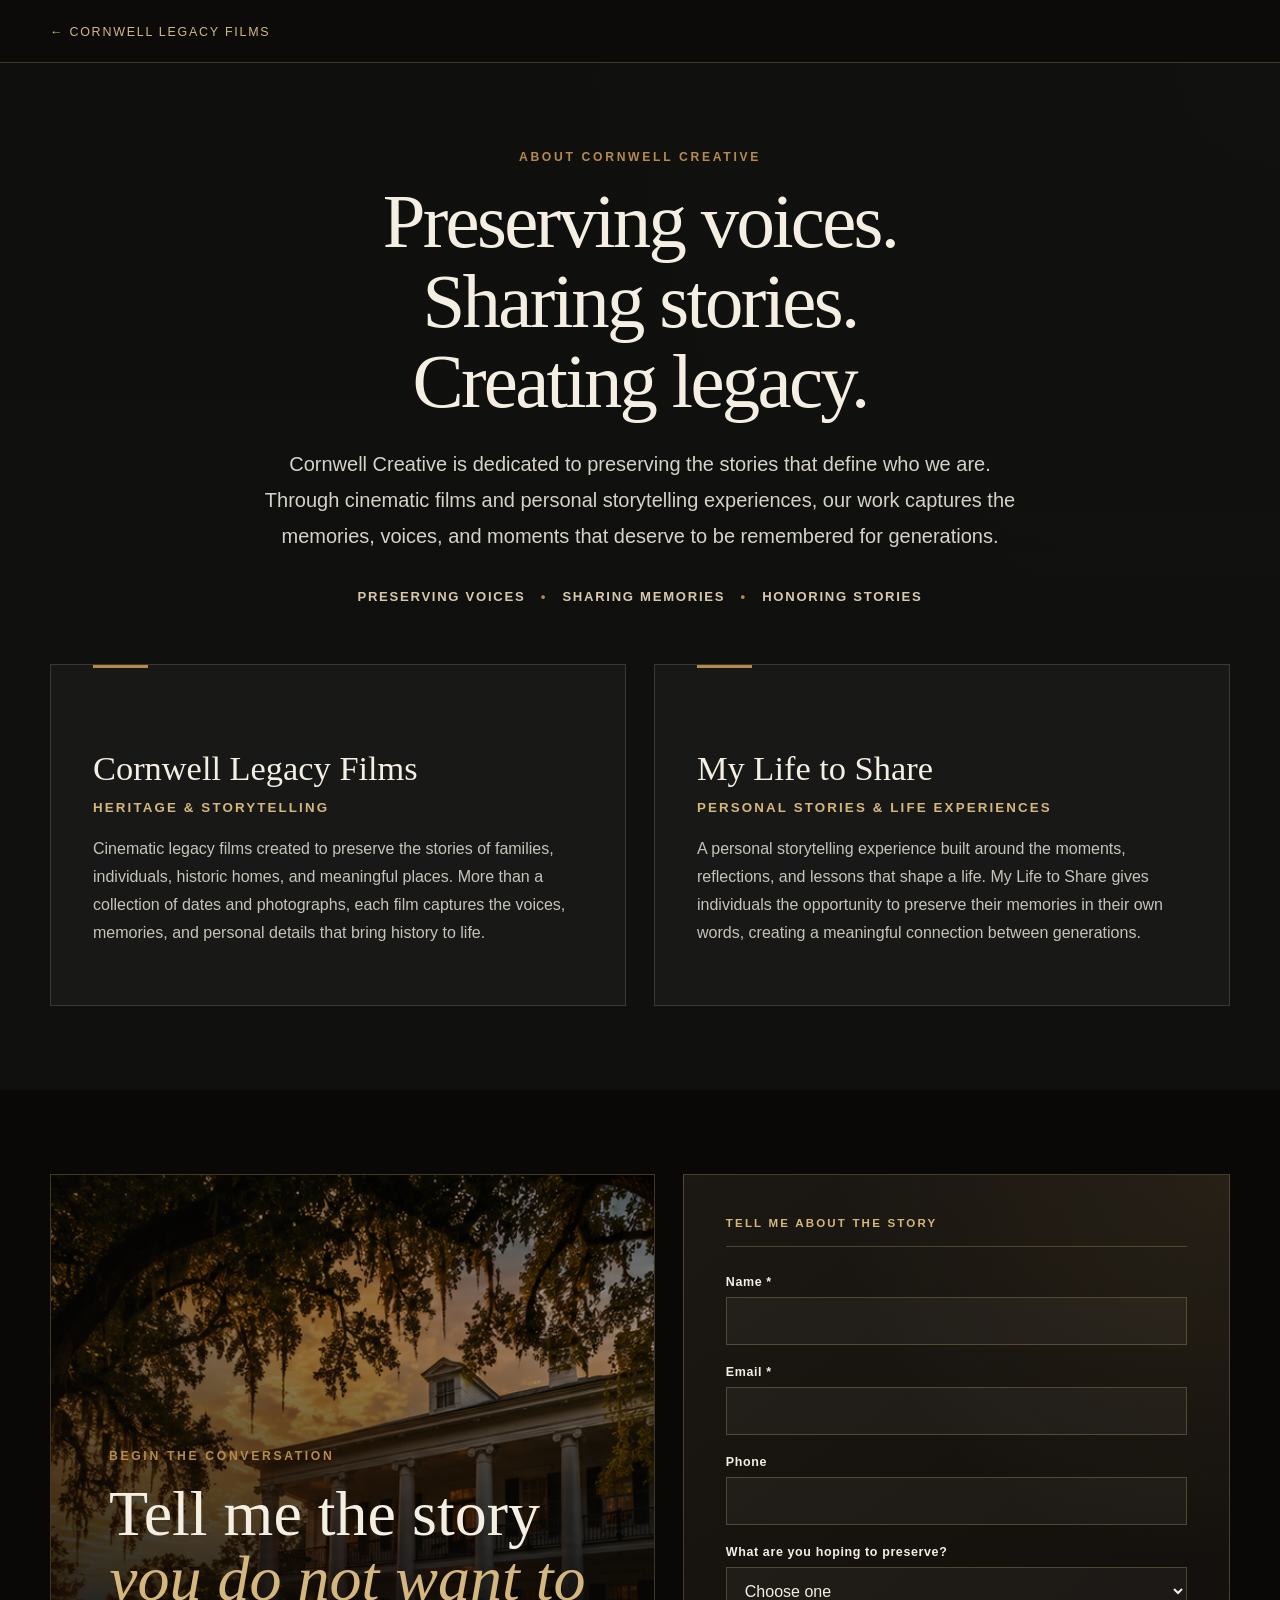
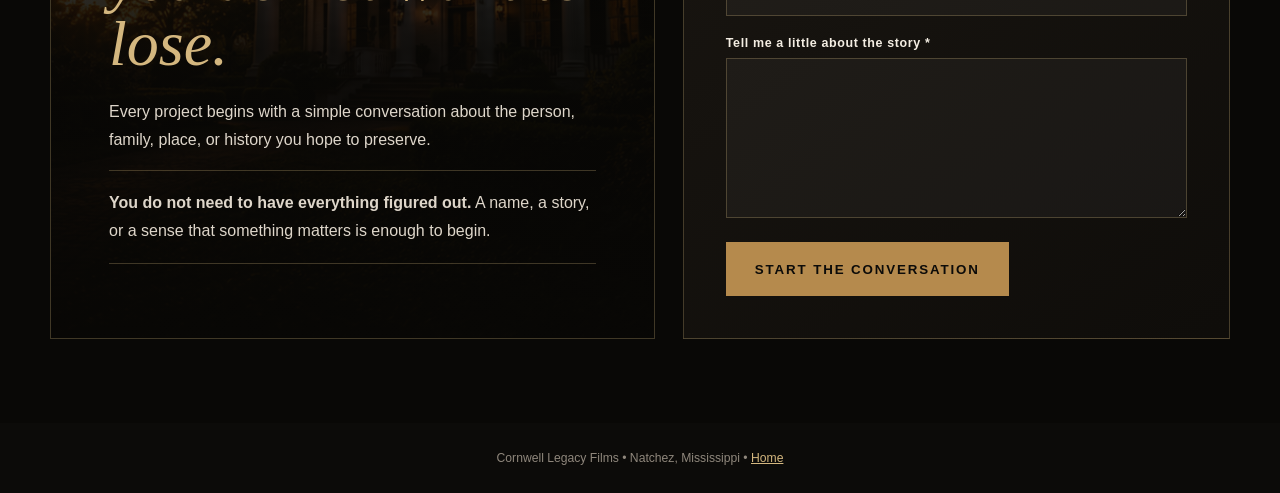
==== contact/index.html @ 865d0598 "Build standalone About and Contact page" ====
<!doctype html>
<html lang="en">
<head>
<meta charset="utf-8">
<meta name="viewport" content="width=device-width,initial-scale=1">
<title>About & Contact | Cornwell Legacy Films</title>
<meta name="description" content="Learn about Cornwell Creative and start a conversation about preserving your family story through a cinematic legacy film.">
<style>
:root{--black:#0c0b09;--deep:#15120e;--cream:#f4eee3;--muted:#cbc2b4;--gold:#b58a4d;--gold2:#d4b77f;--line:rgba(212,183,127,.27);--white:#fff}*{box-sizing:border-box}html,body{margin:0;background:var(--black);color:var(--cream);font-family:Arial,Helvetica,sans-serif}a{color:inherit}.wrap{width:min(1180px,calc(100% - 40px));margin:auto}.top{padding:22px 0;border-bottom:1px solid var(--line)}.top a{text-decoration:none;font-size:.78rem;letter-spacing:.14em;text-transform:uppercase;color:var(--gold2)}.about{padding:84px 0;background:linear-gradient(rgba(16,17,15,.96),rgba(16,17,15,.98)),radial-gradient(circle at top right,rgba(165,121,69,.2),transparent 42%)}.intro{max-width:880px;margin:0 auto 56px;text-align:center}.eyebrow{display:inline-block;margin-bottom:18px;color:var(--gold);font-size:.76rem;font-weight:700;letter-spacing:.22em;text-transform:uppercase}.about h1{margin:0 0 24px;font:400 clamp(2.5rem,6vw,4.8rem)/1.04 Georgia,serif;letter-spacing:-.035em}.lead{max-width:780px;margin:auto;color:#d6d2c9;font-size:clamp(1.05rem,2vw,1.25rem);line-height:1.8}.statement{margin-top:32px;color:#d8c9ae;font-size:.82rem;font-weight:700;letter-spacing:.13em;line-height:1.7;text-transform:uppercase}.statement span{color:var(--gold);padding:0 10px}.brands{display:grid;grid-template-columns:repeat(2,minmax(0,1fr));gap:28px}.brand{position:relative;padding:42px;min-height:340px;background:rgba(255,255,255,.035);border:1px solid rgba(216,201,174,.18)}.brand:before{content:"";position:absolute;top:0;left:42px;width:55px;height:3px;background:var(--gold)}.brand h2{font:400 clamp(1.55rem,3vw,2.15rem)/1.15 Georgia,serif;margin:42px 0 12px}.brand small{display:block;color:var(--gold2);font-weight:700;letter-spacing:.16em;text-transform:uppercase;margin-bottom:20px}.brand p{color:#c7c3ba;line-height:1.75}.contact{padding:84px 0;background:#090806}.contact-grid{display:grid;grid-template-columns:1.05fr .95fr;gap:28px}.story{min-height:720px;padding:clamp(32px,5vw,58px);display:flex;align-items:flex-end;position:relative;overflow:hidden;isolation:isolate;border:1px solid var(--line)}.story:before{content:"";position:absolute;inset:0;z-index:-3;background:url('/assets/images/place.webp') center/cover no-repeat}.story:after{content:"";position:absolute;inset:0;z-index:-2;background:linear-gradient(0deg,rgba(8,7,5,.98),rgba(8,7,5,.88) 38%,rgba(8,7,5,.24) 76%),linear-gradient(90deg,rgba(8,7,5,.42),rgba(8,7,5,.08))}.story h2{font:400 clamp(2.6rem,5vw,4.7rem)/1.02 Georgia,serif;margin:0 0 22px}.story h2 em{display:block;color:var(--gold2)}.story p{color:#ded6ca;line-height:1.75}.promise{padding:18px 0;border-top:1px solid var(--line);border-bottom:1px solid var(--line);color:var(--muted)}.formbox{padding:clamp(28px,4vw,42px);background:radial-gradient(circle at top right,rgba(181,138,77,.1),transparent 42%),linear-gradient(145deg,rgba(28,24,19,.99),rgba(15,13,10,.99));border:1px solid var(--line)}.formbox h3{margin:0 0 28px;padding-bottom:17px;border-bottom:1px solid var(--line);color:var(--gold2);font-size:.72rem;letter-spacing:.19em;text-transform:uppercase}.field{margin-bottom:20px}label{display:block;margin-bottom:8px;font-size:.78rem;font-weight:700;letter-spacing:.05em}input,select,textarea{width:100%;color:var(--cream);background:rgba(255,255,255,.04);border:1px solid var(--line);border-radius:0;padding:14px;font:inherit}textarea{min-height:160px;resize:vertical}input:focus,select:focus,textarea:focus{outline:none;border-color:var(--gold);box-shadow:0 0 0 2px rgba(181,138,77,.13)}button{min-height:54px;padding:15px 28px;border:1px solid var(--gold);background:var(--gold);color:var(--black);font-weight:800;letter-spacing:.14em;text-transform:uppercase;cursor:pointer}.status{display:none;margin-top:18px;padding:15px;border:1px solid var(--line);line-height:1.55}.status.show{display:block}.hp{position:absolute!important;left:-9999px!important;width:1px!important;height:1px!important;overflow:hidden!important}.foot{padding:28px 0;text-align:center;color:#8f877c;font-size:.76rem}.foot a{color:var(--gold2)}@media(max-width:800px){.brands,.contact-grid{grid-template-columns:1fr}.story{min-height:620px}.about,.contact{padding:64px 0}.brand{min-height:0}.statement span{padding:0 4px}}
</style>
</head>
<body>
<header class="top"><div class="wrap"><a href="/">← Cornwell Legacy Films</a></div></header>
<section class="about"><div class="wrap"><div class="intro"><span class="eyebrow">About Cornwell Creative</span><h1>Preserving voices.<br>Sharing stories.<br>Creating legacy.</h1><p class="lead">Cornwell Creative is dedicated to preserving the stories that define who we are. Through cinematic films and personal storytelling experiences, our work captures the memories, voices, and moments that deserve to be remembered for generations.</p><div class="statement">Preserving voices <span>•</span> Sharing memories <span>•</span> Honoring stories</div></div><div class="brands"><article class="brand"><h2>Cornwell Legacy Films</h2><small>Heritage & Storytelling</small><p>Cinematic legacy films created to preserve the stories of families, individuals, historic homes, and meaningful places. More than a collection of dates and photographs, each film captures the voices, memories, and personal details that bring history to life.</p></article><article class="brand"><h2>My Life to Share</h2><small>Personal Stories & Life Experiences</small><p>A personal storytelling experience built around the moments, reflections, and lessons that shape a life. My Life to Share gives individuals the opportunity to preserve their memories in their own words, creating a meaningful connection between generations.</p></article></div></div></section>
<section class="contact"><div class="wrap contact-grid"><div class="story"><div><span class="eyebrow">Begin the conversation</span><h2>Tell me the story <em>you do not want to lose.</em></h2><p>Every project begins with a simple conversation about the person, family, place, or history you hope to preserve.</p><p class="promise"><strong>You do not need to have everything figured out.</strong> A name, a story, or a sense that something matters is enough to begin.</p></div></div><div class="formbox"><h3>Tell me about the story</h3><form id="clf-contact-form"><div class="hp" aria-hidden="true"><label>Company<input name="company" tabindex="-1" autocomplete="off"></label></div><div class="field"><label for="name">Name *</label><input id="name" name="name" required autocomplete="name"></div><div class="field"><label for="email">Email *</label><input id="email" name="email" type="email" required autocomplete="email"></div><div class="field"><label for="phone">Phone</label><input id="phone" name="phone" type="tel" autocomplete="tel"></div><div class="field"><label for="project">What are you hoping to preserve?</label><select id="project" name="project"><option value="">Choose one</option><option>Family or individual legacy</option><option>Historic home or property</option><option>My Life to Share</option><option>Other story or project</option></select></div><div class="field"><label for="message">Tell me a little about the story *</label><textarea id="message" name="message" required></textarea></div><button type="submit">Start the Conversation</button><div id="form-status" class="status" role="status" aria-live="polite"></div></form></div></div></section>
<footer class="foot"><div class="wrap">Cornwell Legacy Films • Natchez, Mississippi • <a href="/">Home</a></div></footer>
<script>
const form=document.getElementById('clf-contact-form');const statusEl=document.getElementById('form-status');form.addEventListener('submit',async(e)=>{e.preventDefault();statusEl.className='status show';statusEl.textContent='Sending…';const data=Object.fromEntries(new FormData(form).entries());try{const r=await fetch('/api/contact',{method:'POST',headers:{'content-type':'application/json'},body:JSON.stringify(data)});const j=await r.json().catch(()=>({}));if(!r.ok)throw new Error(j.error||'Unable to send your message right now.');statusEl.textContent='Thank you. Your message has been sent.';form.reset()}catch(err){statusEl.textContent=err.message||'Unable to send your message right now.'}});
</script>
</body></html>
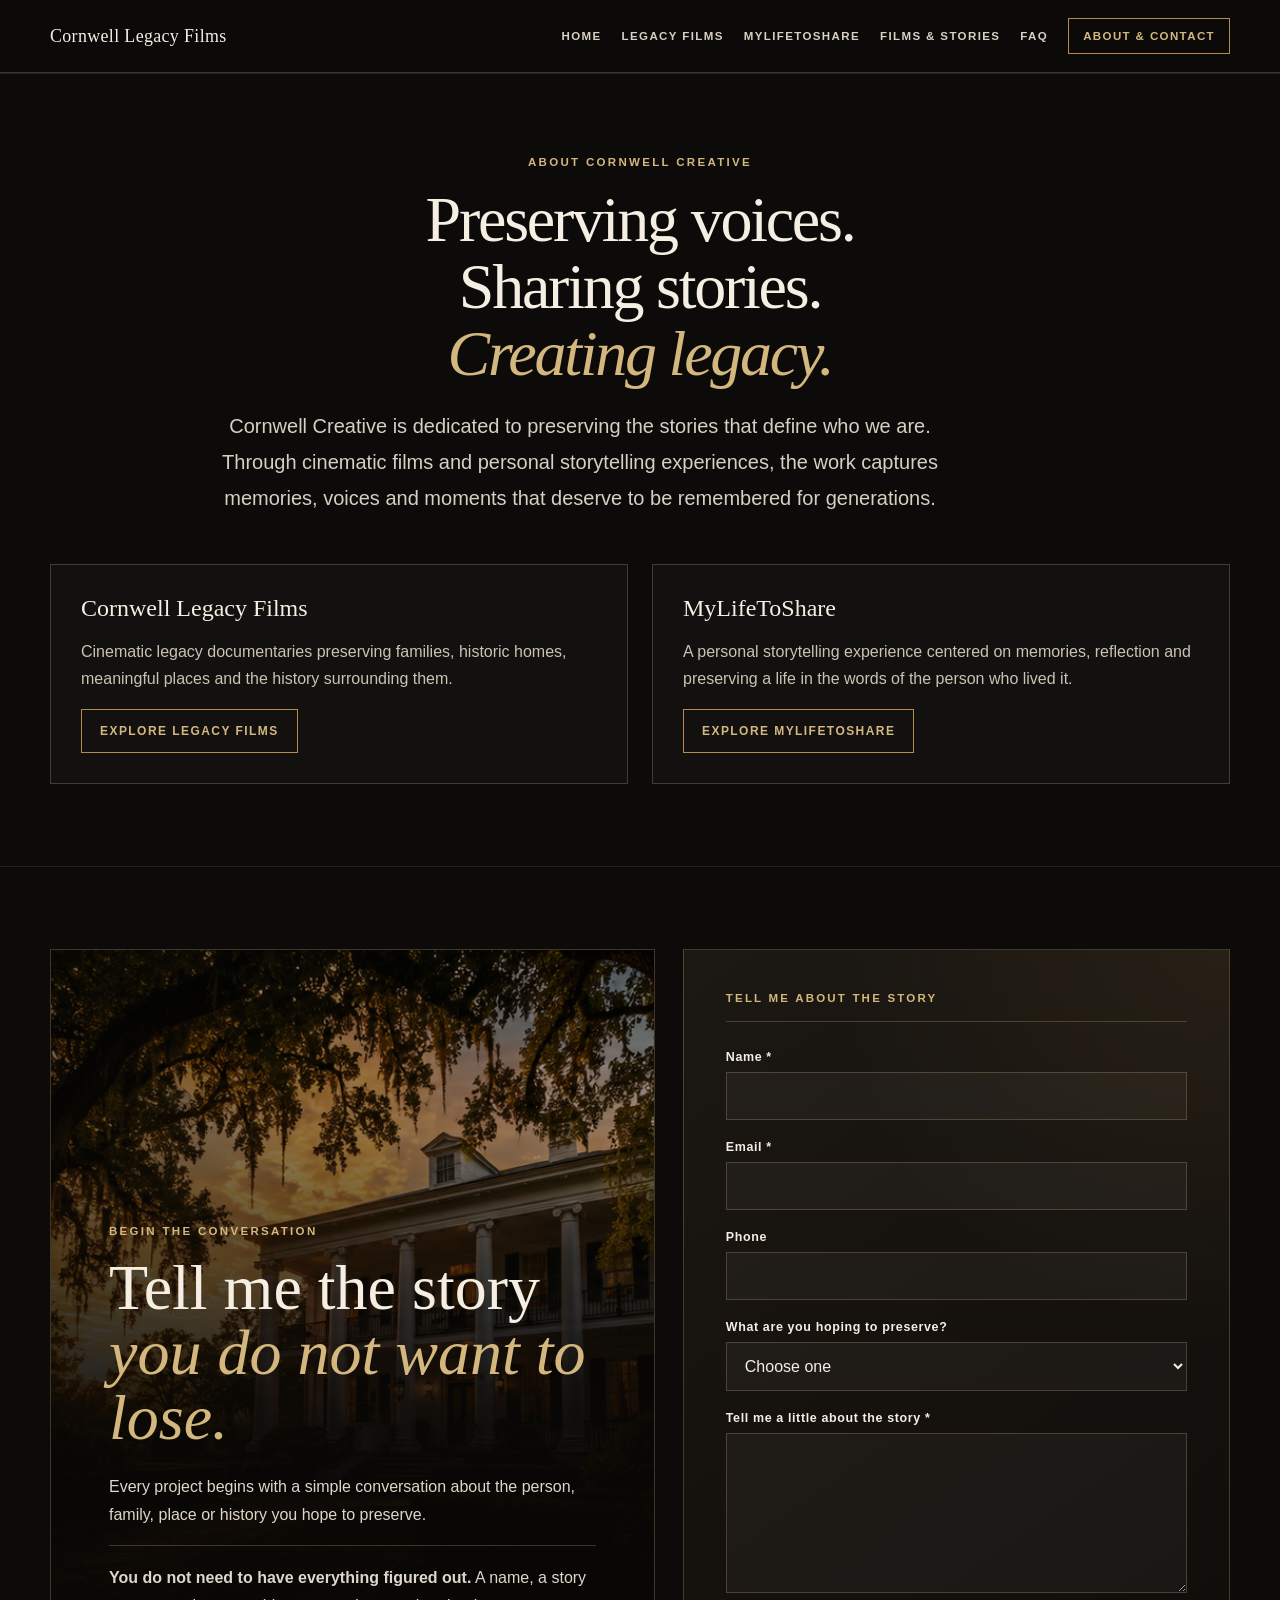
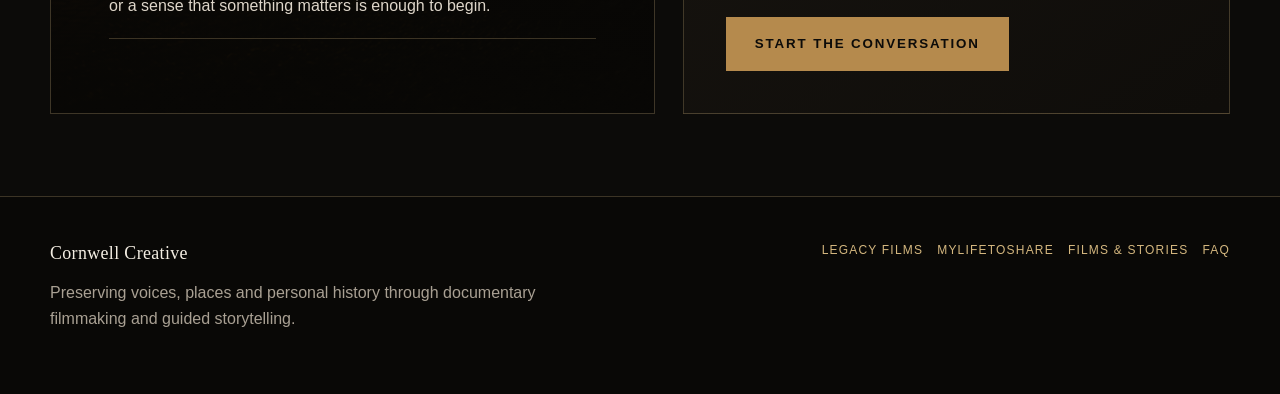
==== commit f3ca450c: "Align About and Contact with shared CLF navigation" ====
--- a/contact/index.html
+++ b/contact/index.html
@@ -1,20 +1 @@
-<!doctype html>
-<html lang="en">
-<head>
-<meta charset="utf-8">
-<meta name="viewport" content="width=device-width,initial-scale=1">
-<title>About & Contact | Cornwell Legacy Films</title>
-<meta name="description" content="Learn about Cornwell Creative and start a conversation about preserving your family story through a cinematic legacy film.">
-<style>
-:root{--black:#0c0b09;--deep:#15120e;--cream:#f4eee3;--muted:#cbc2b4;--gold:#b58a4d;--gold2:#d4b77f;--line:rgba(212,183,127,.27);--white:#fff}*{box-sizing:border-box}html,body{margin:0;background:var(--black);color:var(--cream);font-family:Arial,Helvetica,sans-serif}a{color:inherit}.wrap{width:min(1180px,calc(100% - 40px));margin:auto}.top{padding:22px 0;border-bottom:1px solid var(--line)}.top a{text-decoration:none;font-size:.78rem;letter-spacing:.14em;text-transform:uppercase;color:var(--gold2)}.about{padding:84px 0;background:linear-gradient(rgba(16,17,15,.96),rgba(16,17,15,.98)),radial-gradient(circle at top right,rgba(165,121,69,.2),transparent 42%)}.intro{max-width:880px;margin:0 auto 56px;text-align:center}.eyebrow{display:inline-block;margin-bottom:18px;color:var(--gold);font-size:.76rem;font-weight:700;letter-spacing:.22em;text-transform:uppercase}.about h1{margin:0 0 24px;font:400 clamp(2.5rem,6vw,4.8rem)/1.04 Georgia,serif;letter-spacing:-.035em}.lead{max-width:780px;margin:auto;color:#d6d2c9;font-size:clamp(1.05rem,2vw,1.25rem);line-height:1.8}.statement{margin-top:32px;color:#d8c9ae;font-size:.82rem;font-weight:700;letter-spacing:.13em;line-height:1.7;text-transform:uppercase}.statement span{color:var(--gold);padding:0 10px}.brands{display:grid;grid-template-columns:repeat(2,minmax(0,1fr));gap:28px}.brand{position:relative;padding:42px;min-height:340px;background:rgba(255,255,255,.035);border:1px solid rgba(216,201,174,.18)}.brand:before{content:"";position:absolute;top:0;left:42px;width:55px;height:3px;background:var(--gold)}.brand h2{font:400 clamp(1.55rem,3vw,2.15rem)/1.15 Georgia,serif;margin:42px 0 12px}.brand small{display:block;color:var(--gold2);font-weight:700;letter-spacing:.16em;text-transform:uppercase;margin-bottom:20px}.brand p{color:#c7c3ba;line-height:1.75}.contact{padding:84px 0;background:#090806}.contact-grid{display:grid;grid-template-columns:1.05fr .95fr;gap:28px}.story{min-height:720px;padding:clamp(32px,5vw,58px);display:flex;align-items:flex-end;position:relative;overflow:hidden;isolation:isolate;border:1px solid var(--line)}.story:before{content:"";position:absolute;inset:0;z-index:-3;background:url('/assets/images/place.webp') center/cover no-repeat}.story:after{content:"";position:absolute;inset:0;z-index:-2;background:linear-gradient(0deg,rgba(8,7,5,.98),rgba(8,7,5,.88) 38%,rgba(8,7,5,.24) 76%),linear-gradient(90deg,rgba(8,7,5,.42),rgba(8,7,5,.08))}.story h2{font:400 clamp(2.6rem,5vw,4.7rem)/1.02 Georgia,serif;margin:0 0 22px}.story h2 em{display:block;color:var(--gold2)}.story p{color:#ded6ca;line-height:1.75}.promise{padding:18px 0;border-top:1px solid var(--line);border-bottom:1px solid var(--line);color:var(--muted)}.formbox{padding:clamp(28px,4vw,42px);background:radial-gradient(circle at top right,rgba(181,138,77,.1),transparent 42%),linear-gradient(145deg,rgba(28,24,19,.99),rgba(15,13,10,.99));border:1px solid var(--line)}.formbox h3{margin:0 0 28px;padding-bottom:17px;border-bottom:1px solid var(--line);color:var(--gold2);font-size:.72rem;letter-spacing:.19em;text-transform:uppercase}.field{margin-bottom:20px}label{display:block;margin-bottom:8px;font-size:.78rem;font-weight:700;letter-spacing:.05em}input,select,textarea{width:100%;color:var(--cream);background:rgba(255,255,255,.04);border:1px solid var(--line);border-radius:0;padding:14px;font:inherit}textarea{min-height:160px;resize:vertical}input:focus,select:focus,textarea:focus{outline:none;border-color:var(--gold);box-shadow:0 0 0 2px rgba(181,138,77,.13)}button{min-height:54px;padding:15px 28px;border:1px solid var(--gold);background:var(--gold);color:var(--black);font-weight:800;letter-spacing:.14em;text-transform:uppercase;cursor:pointer}.status{display:none;margin-top:18px;padding:15px;border:1px solid var(--line);line-height:1.55}.status.show{display:block}.hp{position:absolute!important;left:-9999px!important;width:1px!important;height:1px!important;overflow:hidden!important}.foot{padding:28px 0;text-align:center;color:#8f877c;font-size:.76rem}.foot a{color:var(--gold2)}@media(max-width:800px){.brands,.contact-grid{grid-template-columns:1fr}.story{min-height:620px}.about,.contact{padding:64px 0}.brand{min-height:0}.statement span{padding:0 4px}}
-</style>
-</head>
-<body>
-<header class="top"><div class="wrap"><a href="/">← Cornwell Legacy Films</a></div></header>
-<section class="about"><div class="wrap"><div class="intro"><span class="eyebrow">About Cornwell Creative</span><h1>Preserving voices.<br>Sharing stories.<br>Creating legacy.</h1><p class="lead">Cornwell Creative is dedicated to preserving the stories that define who we are. Through cinematic films and personal storytelling experiences, our work captures the memories, voices, and moments that deserve to be remembered for generations.</p><div class="statement">Preserving voices <span>•</span> Sharing memories <span>•</span> Honoring stories</div></div><div class="brands"><article class="brand"><h2>Cornwell Legacy Films</h2><small>Heritage & Storytelling</small><p>Cinematic legacy films created to preserve the stories of families, individuals, historic homes, and meaningful places. More than a collection of dates and photographs, each film captures the voices, memories, and personal details that bring history to life.</p></article><article class="brand"><h2>My Life to Share</h2><small>Personal Stories & Life Experiences</small><p>A personal storytelling experience built around the moments, reflections, and lessons that shape a life. My Life to Share gives individuals the opportunity to preserve their memories in their own words, creating a meaningful connection between generations.</p></article></div></div></section>
-<section class="contact"><div class="wrap contact-grid"><div class="story"><div><span class="eyebrow">Begin the conversation</span><h2>Tell me the story <em>you do not want to lose.</em></h2><p>Every project begins with a simple conversation about the person, family, place, or history you hope to preserve.</p><p class="promise"><strong>You do not need to have everything figured out.</strong> A name, a story, or a sense that something matters is enough to begin.</p></div></div><div class="formbox"><h3>Tell me about the story</h3><form id="clf-contact-form"><div class="hp" aria-hidden="true"><label>Company<input name="company" tabindex="-1" autocomplete="off"></label></div><div class="field"><label for="name">Name *</label><input id="name" name="name" required autocomplete="name"></div><div class="field"><label for="email">Email *</label><input id="email" name="email" type="email" required autocomplete="email"></div><div class="field"><label for="phone">Phone</label><input id="phone" name="phone" type="tel" autocomplete="tel"></div><div class="field"><label for="project">What are you hoping to preserve?</label><select id="project" name="project"><option value="">Choose one</option><option>Family or individual legacy</option><option>Historic home or property</option><option>My Life to Share</option><option>Other story or project</option></select></div><div class="field"><label for="message">Tell me a little about the story *</label><textarea id="message" name="message" required></textarea></div><button type="submit">Start the Conversation</button><div id="form-status" class="status" role="status" aria-live="polite"></div></form></div></div></section>
-<footer class="foot"><div class="wrap">Cornwell Legacy Films • Natchez, Mississippi • <a href="/">Home</a></div></footer>
-<script>
-const form=document.getElementById('clf-contact-form');const statusEl=document.getElementById('form-status');form.addEventListener('submit',async(e)=>{e.preventDefault();statusEl.className='status show';statusEl.textContent='Sending…';const data=Object.fromEntries(new FormData(form).entries());try{const r=await fetch('/api/contact',{method:'POST',headers:{'content-type':'application/json'},body:JSON.stringify(data)});const j=await r.json().catch(()=>({}));if(!r.ok)throw new Error(j.error||'Unable to send your message right now.');statusEl.textContent='Thank you. Your message has been sent.';form.reset()}catch(err){statusEl.textContent=err.message||'Unable to send your message right now.'}});
-</script>
-</body></html>
+<!doctype html><html lang="en"><head><meta charset="utf-8"><meta name="viewport" content="width=device-width,initial-scale=1"><title>About & Contact | Cornwell Legacy Films</title><meta name="description" content="Learn about Cornwell Creative and start a conversation about preserving your family story through a cinematic legacy film."><link rel="stylesheet" href="/assets/css/site.css"><style>.about-intro{max-width:880px;margin:0 auto;text-align:center}.about-grid{margin-top:48px}.contact-grid{display:grid;grid-template-columns:1.05fr .95fr;gap:28px}.story{min-height:700px;padding:clamp(32px,5vw,58px);display:flex;align-items:flex-end;position:relative;overflow:hidden;isolation:isolate;border:1px solid var(--line)}.story:before{content:"";position:absolute;inset:0;z-index:-3;background:url('/assets/images/place.webp') center/cover no-repeat}.story:after{content:"";position:absolute;inset:0;z-index:-2;background:linear-gradient(0deg,rgba(8,7,5,.98),rgba(8,7,5,.88) 38%,rgba(8,7,5,.24) 76%),linear-gradient(90deg,rgba(8,7,5,.42),rgba(8,7,5,.08))}.story h2{font:400 clamp(2.5rem,5vw,4.5rem)/1.02 Georgia,serif;margin:0 0 22px}.story h2 em{display:block;color:var(--gold2)}.story p{color:#ded6ca;line-height:1.75}.promise{padding:18px 0;border-top:1px solid var(--line);border-bottom:1px solid var(--line);color:var(--muted)}.formbox{padding:clamp(28px,4vw,42px);background:radial-gradient(circle at top right,rgba(181,138,77,.1),transparent 42%),linear-gradient(145deg,rgba(28,24,19,.99),rgba(15,13,10,.99));border:1px solid var(--line)}.formbox h3{margin:0 0 28px;padding-bottom:17px;border-bottom:1px solid var(--line);color:var(--gold2);font-size:.72rem;letter-spacing:.19em;text-transform:uppercase}.field{margin-bottom:20px}.field label{display:block;margin-bottom:8px;font-size:.78rem;font-weight:700;letter-spacing:.05em}.field input,.field select,.field textarea{width:100%;color:var(--cream);background:rgba(255,255,255,.04);border:1px solid var(--line);border-radius:0;padding:14px;font:inherit}.field textarea{min-height:160px;resize:vertical}.field input:focus,.field select:focus,.field textarea:focus{outline:none;border-color:var(--gold);box-shadow:0 0 0 2px rgba(181,138,77,.13)}button{min-height:54px;padding:15px 28px;border:1px solid var(--gold);background:var(--gold);color:var(--ink);font-weight:800;letter-spacing:.14em;text-transform:uppercase;cursor:pointer}.status{display:none;margin-top:18px;padding:15px;border:1px solid var(--line);line-height:1.55}.status.show{display:block}@media(max-width:800px){.contact-grid{grid-template-columns:1fr}.story{min-height:600px}}</style></head><body><header class="site-header"><nav class="site-nav"><a class="site-brand" href="/">Cornwell Legacy Films</a><div class="site-links"><a href="/">Home</a><a href="/legacy-films/">Legacy Films</a><a href="/my-life/">MyLifeToShare</a><a href="/films-stories/">Films & Stories</a><a href="/faq/">FAQ</a><a href="/contact/" aria-current="page" class="site-cta">About & Contact</a></div></nav></header><main class="page"><section class="section"><div class="shell"><div class="about-intro"><span class="eyebrow">About Cornwell Creative</span><h1 class="section-title">Preserving voices.<br>Sharing stories.<br><em>Creating legacy.</em></h1><p class="lede">Cornwell Creative is dedicated to preserving the stories that define who we are. Through cinematic films and personal storytelling experiences, the work captures memories, voices and moments that deserve to be remembered for generations.</p></div><div class="grid-2 about-grid"><article class="card"><h2>Cornwell Legacy Films</h2><p>Cinematic legacy documentaries preserving families, historic homes, meaningful places and the history surrounding them.</p><a class="btn ghost" href="/legacy-films/">Explore Legacy Films</a></article><article class="card"><h2>MyLifeToShare</h2><p>A personal storytelling experience centered on memories, reflection and preserving a life in the words of the person who lived it.</p><a class="btn ghost" href="/my-life/">Explore MyLifeToShare</a></article></div></div></section><section class="section"><div class="shell contact-grid"><div class="story"><div><span class="eyebrow">Begin the Conversation</span><h2>Tell me the story <em>you do not want to lose.</em></h2><p>Every project begins with a simple conversation about the person, family, place or history you hope to preserve.</p><p class="promise"><strong>You do not need to have everything figured out.</strong> A name, a story or a sense that something matters is enough to begin.</p></div></div><div class="formbox"><h3>Tell me about the story</h3><form id="clf-contact-form"><div class="field"><label for="name">Name *</label><input id="name" name="name" required autocomplete="name"></div><div class="field"><label for="email">Email *</label><input id="email" name="email" type="email" required autocomplete="email"></div><div class="field"><label for="phone">Phone</label><input id="phone" name="phone" type="tel" autocomplete="tel"></div><div class="field"><label for="project">What are you hoping to preserve?</label><select id="project" name="project"><option value="">Choose one</option><option>Family or individual legacy</option><option>Historic home or property</option><option>MyLifeToShare</option><option>Other story or project</option></select></div><div class="field"><label for="message">Tell me a little about the story *</label><textarea id="message" name="message" required></textarea></div><button type="submit">Start the Conversation</button><div id="form-status" class="status" role="status" aria-live="polite"></div></form></div></div></section></main><footer class="site-footer"><div class="footer-inner"><div><div class="site-brand">Cornwell Creative</div><p class="footer-copy">Preserving voices, places and personal history through documentary filmmaking and guided storytelling.</p></div><div class="footer-links"><a href="/legacy-films/">Legacy Films</a><a href="/my-life/">MyLifeToShare</a><a href="/films-stories/">Films & Stories</a><a href="/faq/">FAQ</a></div></div></footer><script>const form=document.getElementById('clf-contact-form');const statusEl=document.getElementById('form-status');form.addEventListener('submit',(e)=>{e.preventDefault();if(!form.reportValidity())return;const data=Object.fromEntries(new FormData(form).entries());const subject=`Cornwell Legacy Films Inquiry — ${data.name}`;const body=['Hello Gerald,','','I would like to start a conversation about a story I hope to preserve.','',`Name: ${data.name}`,`Email: ${data.email}`,`Phone: ${data.phone||'Not provided'}`,`Project: ${data.project||'Not selected'}`,'','Story / project details:',data.message,'','Thank you.'].join('\n');statusEl.className='status show';statusEl.textContent='Opening your email app…';window.location.href=`mailto:gerald@cornwelllegacyfilms.com?subject=${encodeURIComponent(subject)}&body=${encodeURIComponent(body)}`;});</script></body></html>
--- a/assets/css/site.css
+++ b/assets/css/site.css
@@ -0,0 +1 @@
+:root{--ink:#0c0b09;--deep:#15120e;--cream:#f4eee3;--muted:#cbc2b4;--gold:#b58a4d;--gold2:#d4b77f;--line:rgba(212,183,127,.25);--white:#fff;--max:1180px}*{box-sizing:border-box}html{scroll-behavior:smooth}body{margin:0;background:var(--ink);color:var(--cream);font-family:Arial,Helvetica,sans-serif}a{color:inherit}.site-header{position:sticky;top:0;z-index:1000;background:rgba(12,11,9,.96);backdrop-filter:blur(14px);border-bottom:1px solid var(--line)}.site-nav{width:min(var(--max),calc(100% - 36px));margin:auto;min-height:72px;display:flex;align-items:center;justify-content:space-between;gap:24px}.site-brand{text-decoration:none;font-family:Georgia,serif;font-size:1.12rem;letter-spacing:.02em}.site-links{display:flex;align-items:center;gap:20px;flex-wrap:wrap}.site-links a{text-decoration:none;font-size:.72rem;font-weight:700;letter-spacing:.12em;text-transform:uppercase;color:#d8d0c4}.site-links a:hover,.site-links a[aria-current="page"]{color:var(--gold2)}.site-cta{padding:11px 14px;border:1px solid var(--gold)!important;color:var(--gold2)!important}.page{min-height:60vh}.shell{width:min(var(--max),calc(100% - 40px));margin:auto}.hero{padding:100px 0 80px;background:radial-gradient(circle at 80% 15%,rgba(181,138,77,.17),transparent 35%),linear-gradient(180deg,#15120e,#0c0b09)}.eyebrow{display:block;margin-bottom:18px;color:var(--gold2);font-size:.72rem;font-weight:800;letter-spacing:.2em;text-transform:uppercase}.hero h1,.section-title{font-family:Georgia,serif;font-weight:400;letter-spacing:-.035em}.hero h1{max-width:900px;margin:0 0 24px;font-size:clamp(3rem,7vw,6rem);line-height:.98}.hero h1 em,.section-title em{color:var(--gold2);font-weight:400}.lede{max-width:760px;color:#d7cfc3;font-size:clamp(1.05rem,2vw,1.25rem);line-height:1.8}.actions{display:flex;gap:12px;flex-wrap:wrap;margin-top:30px}.btn{display:inline-block;padding:14px 18px;text-decoration:none;border:1px solid var(--gold);font-size:.75rem;font-weight:800;letter-spacing:.12em;text-transform:uppercase}.btn.primary{background:var(--gold);color:var(--ink)}.btn.ghost{color:var(--gold2)}.section{padding:82px 0;border-top:1px solid rgba(212,183,127,.12)}.section-title{margin:0 0 18px;font-size:clamp(2.2rem,5vw,4rem);line-height:1.05}.section-copy{max-width:760px;color:var(--muted);line-height:1.8}.grid-2,.grid-3{display:grid;gap:24px}.grid-2{grid-template-columns:repeat(2,minmax(0,1fr))}.grid-3{grid-template-columns:repeat(3,minmax(0,1fr))}.card{padding:30px;background:rgba(255,255,255,.025);border:1px solid var(--line)}.card h2,.card h3{margin:0 0 12px;font-family:Georgia,serif;font-weight:400}.card p{color:var(--muted);line-height:1.72}.video-grid{display:grid;grid-template-columns:repeat(2,minmax(0,1fr));gap:24px;margin-top:34px}.video-card{border:1px solid var(--line);background:#080705;overflow:hidden}.video-frame{aspect-ratio:16/9;width:100%;border:0;display:block;background:#000}.video-meta{padding:20px}.video-meta h3{margin:0 0 8px;font:400 1.4rem Georgia,serif}.video-meta p{margin:0;color:var(--muted);line-height:1.6}.steps{counter-reset:step;display:grid;grid-template-columns:repeat(5,minmax(0,1fr));gap:14px;margin-top:34px}.step{padding:24px;border-top:2px solid var(--gold);background:rgba(255,255,255,.02)}.step:before{counter-increment:step;content:"0" counter(step);display:block;margin-bottom:24px;color:var(--gold2);font:italic .85rem Georgia,serif}.step h3{font:400 1.22rem Georgia,serif}.step p{color:var(--muted);font-size:.92rem;line-height:1.6}.faq{max-width:900px}.faq details{padding:22px 0;border-bottom:1px solid var(--line)}.faq summary{cursor:pointer;font:400 1.3rem Georgia,serif}.faq p{color:var(--muted);line-height:1.75}.site-footer{padding:46px 0;border-top:1px solid var(--line);background:#090806}.footer-inner{width:min(var(--max),calc(100% - 40px));margin:auto;display:flex;justify-content:space-between;gap:30px;align-items:flex-start}.footer-copy{max-width:540px;color:#a9a093;line-height:1.65}.footer-links{display:flex;gap:14px;flex-wrap:wrap}.footer-links a{color:var(--gold2);text-decoration:none;font-size:.75rem;letter-spacing:.1em;text-transform:uppercase}@media(max-width:900px){.site-nav{align-items:flex-start;padding:18px 0;flex-direction:column}.site-links{gap:12px}.grid-3,.steps{grid-template-columns:1fr 1fr}.video-grid,.grid-2{grid-template-columns:1fr}}@media(max-width:600px){.hero{padding:72px 0 58px}.section{padding:62px 0}.grid-3,.steps{grid-template-columns:1fr}.footer-inner{flex-direction:column}}
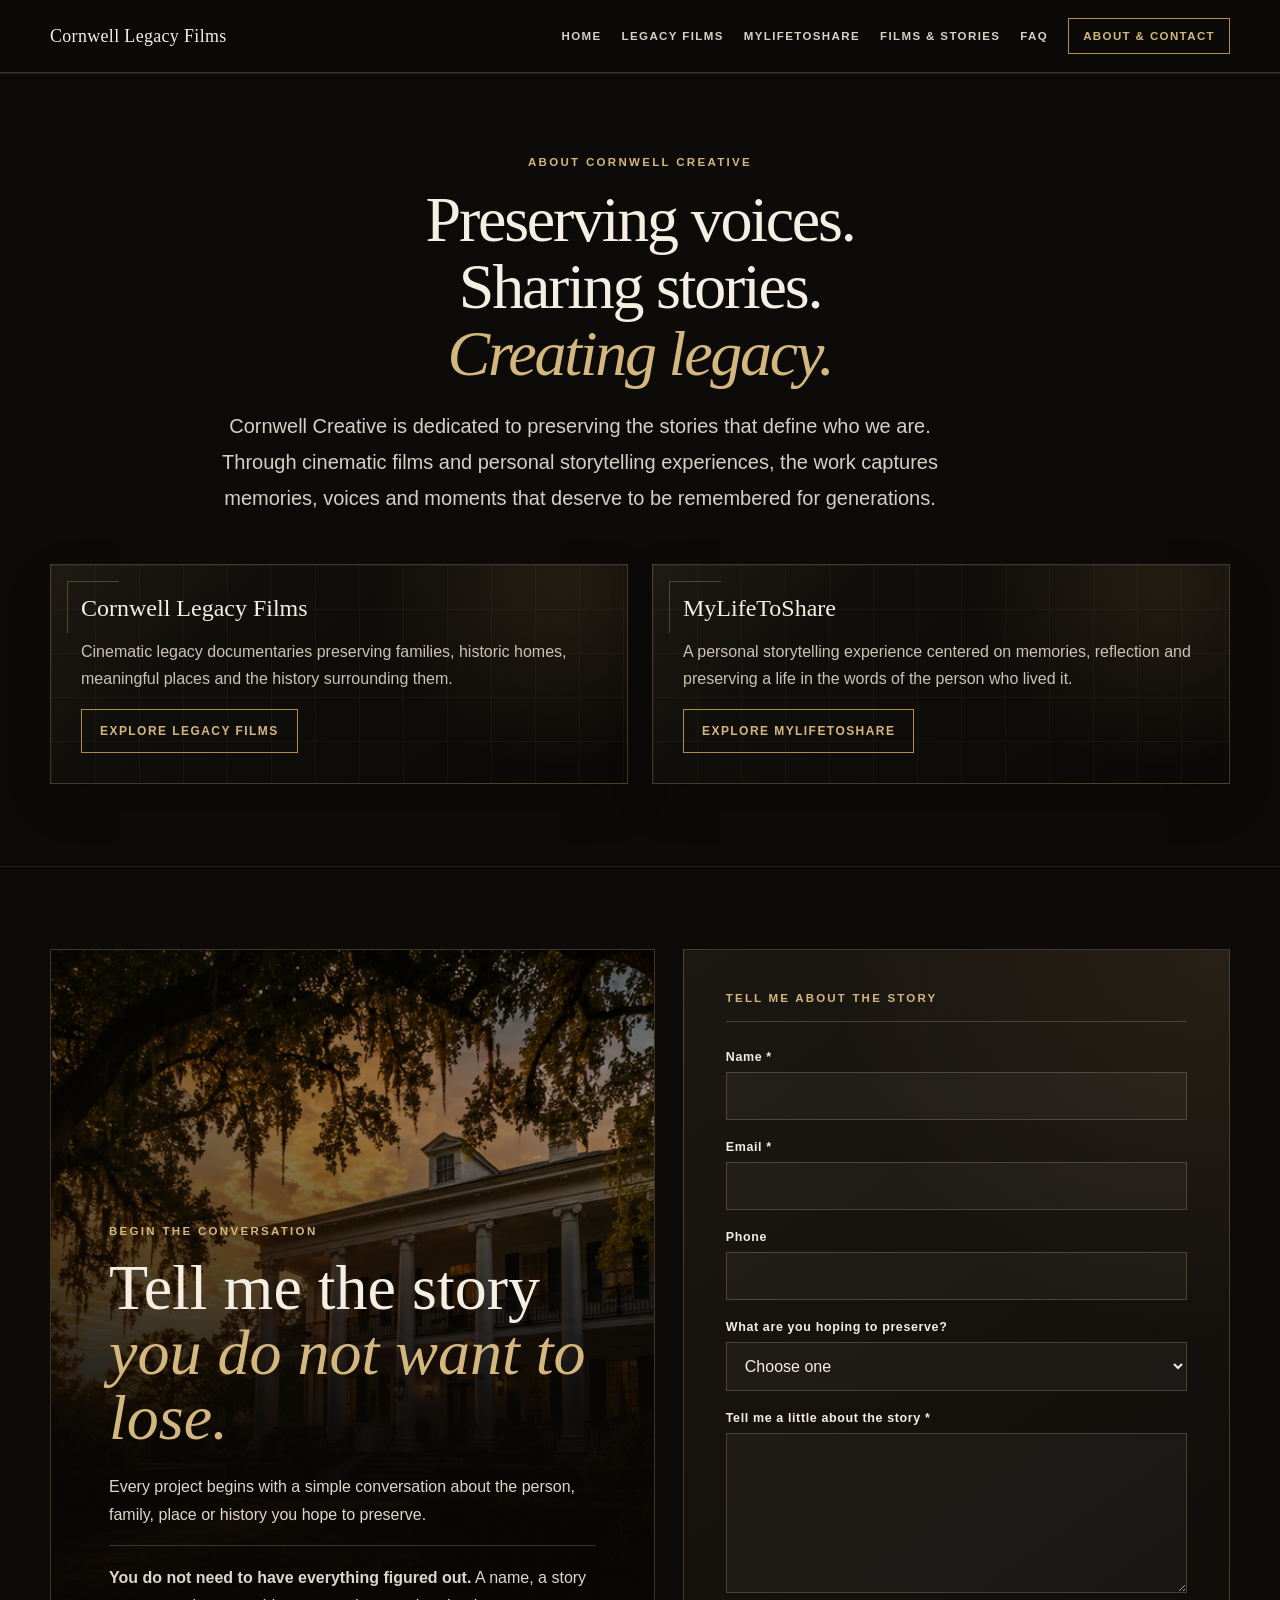
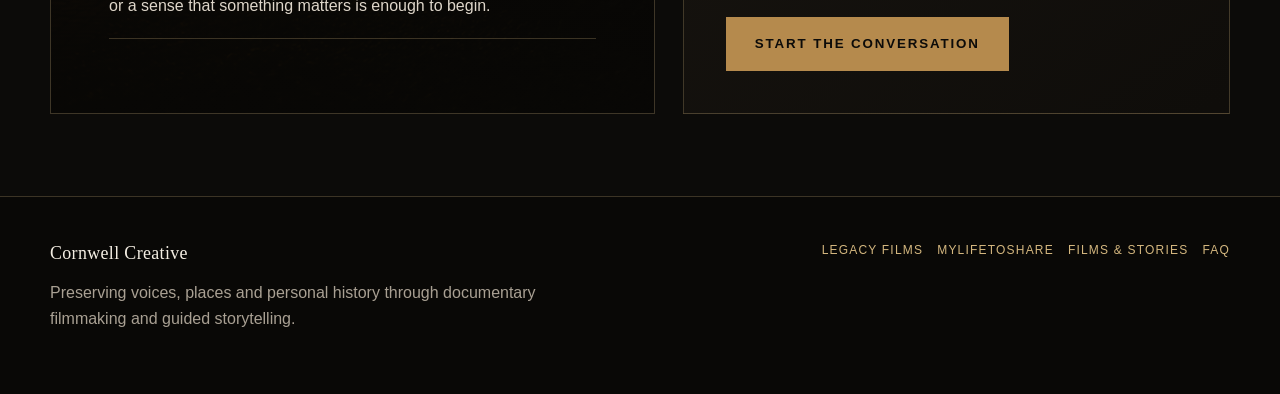
==== commit 6f34f04a: "Enable mobile hamburger navigation on Contact" ====
--- a/contact/index.html
+++ b/contact/index.html
@@ -1 +1 @@
-<!doctype html><html lang="en"><head><meta charset="utf-8"><meta name="viewport" content="width=device-width,initial-scale=1"><title>About & Contact | Cornwell Legacy Films</title><meta name="description" content="Learn about Cornwell Creative and start a conversation about preserving your family story through a cinematic legacy film."><link rel="stylesheet" href="/assets/css/site.css"><style>.about-intro{max-width:880px;margin:0 auto;text-align:center}.about-grid{margin-top:48px}.contact-grid{display:grid;grid-template-columns:1.05fr .95fr;gap:28px}.story{min-height:700px;padding:clamp(32px,5vw,58px);display:flex;align-items:flex-end;position:relative;overflow:hidden;isolation:isolate;border:1px solid var(--line)}.story:before{content:"";position:absolute;inset:0;z-index:-3;background:url('/assets/images/place.webp') center/cover no-repeat}.story:after{content:"";position:absolute;inset:0;z-index:-2;background:linear-gradient(0deg,rgba(8,7,5,.98),rgba(8,7,5,.88) 38%,rgba(8,7,5,.24) 76%),linear-gradient(90deg,rgba(8,7,5,.42),rgba(8,7,5,.08))}.story h2{font:400 clamp(2.5rem,5vw,4.5rem)/1.02 Georgia,serif;margin:0 0 22px}.story h2 em{display:block;color:var(--gold2)}.story p{color:#ded6ca;line-height:1.75}.promise{padding:18px 0;border-top:1px solid var(--line);border-bottom:1px solid var(--line);color:var(--muted)}.formbox{padding:clamp(28px,4vw,42px);background:radial-gradient(circle at top right,rgba(181,138,77,.1),transparent 42%),linear-gradient(145deg,rgba(28,24,19,.99),rgba(15,13,10,.99));border:1px solid var(--line)}.formbox h3{margin:0 0 28px;padding-bottom:17px;border-bottom:1px solid var(--line);color:var(--gold2);font-size:.72rem;letter-spacing:.19em;text-transform:uppercase}.field{margin-bottom:20px}.field label{display:block;margin-bottom:8px;font-size:.78rem;font-weight:700;letter-spacing:.05em}.field input,.field select,.field textarea{width:100%;color:var(--cream);background:rgba(255,255,255,.04);border:1px solid var(--line);border-radius:0;padding:14px;font:inherit}.field textarea{min-height:160px;resize:vertical}.field input:focus,.field select:focus,.field textarea:focus{outline:none;border-color:var(--gold);box-shadow:0 0 0 2px rgba(181,138,77,.13)}button{min-height:54px;padding:15px 28px;border:1px solid var(--gold);background:var(--gold);color:var(--ink);font-weight:800;letter-spacing:.14em;text-transform:uppercase;cursor:pointer}.status{display:none;margin-top:18px;padding:15px;border:1px solid var(--line);line-height:1.55}.status.show{display:block}@media(max-width:800px){.contact-grid{grid-template-columns:1fr}.story{min-height:600px}}</style></head><body><header class="site-header"><nav class="site-nav"><a class="site-brand" href="/">Cornwell Legacy Films</a><div class="site-links"><a href="/">Home</a><a href="/legacy-films/">Legacy Films</a><a href="/my-life/">MyLifeToShare</a><a href="/films-stories/">Films & Stories</a><a href="/faq/">FAQ</a><a href="/contact/" aria-current="page" class="site-cta">About & Contact</a></div></nav></header><main class="page"><section class="section"><div class="shell"><div class="about-intro"><span class="eyebrow">About Cornwell Creative</span><h1 class="section-title">Preserving voices.<br>Sharing stories.<br><em>Creating legacy.</em></h1><p class="lede">Cornwell Creative is dedicated to preserving the stories that define who we are. Through cinematic films and personal storytelling experiences, the work captures memories, voices and moments that deserve to be remembered for generations.</p></div><div class="grid-2 about-grid"><article class="card"><h2>Cornwell Legacy Films</h2><p>Cinematic legacy documentaries preserving families, historic homes, meaningful places and the history surrounding them.</p><a class="btn ghost" href="/legacy-films/">Explore Legacy Films</a></article><article class="card"><h2>MyLifeToShare</h2><p>A personal storytelling experience centered on memories, reflection and preserving a life in the words of the person who lived it.</p><a class="btn ghost" href="/my-life/">Explore MyLifeToShare</a></article></div></div></section><section class="section"><div class="shell contact-grid"><div class="story"><div><span class="eyebrow">Begin the Conversation</span><h2>Tell me the story <em>you do not want to lose.</em></h2><p>Every project begins with a simple conversation about the person, family, place or history you hope to preserve.</p><p class="promise"><strong>You do not need to have everything figured out.</strong> A name, a story or a sense that something matters is enough to begin.</p></div></div><div class="formbox"><h3>Tell me about the story</h3><form id="clf-contact-form"><div class="field"><label for="name">Name *</label><input id="name" name="name" required autocomplete="name"></div><div class="field"><label for="email">Email *</label><input id="email" name="email" type="email" required autocomplete="email"></div><div class="field"><label for="phone">Phone</label><input id="phone" name="phone" type="tel" autocomplete="tel"></div><div class="field"><label for="project">What are you hoping to preserve?</label><select id="project" name="project"><option value="">Choose one</option><option>Family or individual legacy</option><option>Historic home or property</option><option>MyLifeToShare</option><option>Other story or project</option></select></div><div class="field"><label for="message">Tell me a little about the story *</label><textarea id="message" name="message" required></textarea></div><button type="submit">Start the Conversation</button><div id="form-status" class="status" role="status" aria-live="polite"></div></form></div></div></section></main><footer class="site-footer"><div class="footer-inner"><div><div class="site-brand">Cornwell Creative</div><p class="footer-copy">Preserving voices, places and personal history through documentary filmmaking and guided storytelling.</p></div><div class="footer-links"><a href="/legacy-films/">Legacy Films</a><a href="/my-life/">MyLifeToShare</a><a href="/films-stories/">Films & Stories</a><a href="/faq/">FAQ</a></div></div></footer><script>const form=document.getElementById('clf-contact-form');const statusEl=document.getElementById('form-status');form.addEventListener('submit',(e)=>{e.preventDefault();if(!form.reportValidity())return;const data=Object.fromEntries(new FormData(form).entries());const subject=`Cornwell Legacy Films Inquiry — ${data.name}`;const body=['Hello Gerald,','','I would like to start a conversation about a story I hope to preserve.','',`Name: ${data.name}`,`Email: ${data.email}`,`Phone: ${data.phone||'Not provided'}`,`Project: ${data.project||'Not selected'}`,'','Story / project details:',data.message,'','Thank you.'].join('\n');statusEl.className='status show';statusEl.textContent='Opening your email app…';window.location.href=`mailto:gerald@cornwelllegacyfilms.com?subject=${encodeURIComponent(subject)}&body=${encodeURIComponent(body)}`;});</script></body></html>+<!doctype html><html lang="en"><head><meta charset="utf-8"><meta name="viewport" content="width=device-width,initial-scale=1"><title>About & Contact | Cornwell Legacy Films</title><meta name="description" content="Learn about Cornwell Creative and start a conversation about preserving your family story through a cinematic legacy film."><link rel="stylesheet" href="/assets/css/site.css"><style>.about-intro{max-width:880px;margin:0 auto;text-align:center}.about-grid{margin-top:48px}.contact-grid{display:grid;grid-template-columns:1.05fr .95fr;gap:28px}.story{min-height:700px;padding:clamp(32px,5vw,58px);display:flex;align-items:flex-end;position:relative;overflow:hidden;isolation:isolate;border:1px solid var(--line)}.story:before{content:"";position:absolute;inset:0;z-index:-3;background:url('/assets/images/place.webp') center/cover no-repeat}.story:after{content:"";position:absolute;inset:0;z-index:-2;background:linear-gradient(0deg,rgba(8,7,5,.98),rgba(8,7,5,.88) 38%,rgba(8,7,5,.24) 76%),linear-gradient(90deg,rgba(8,7,5,.42),rgba(8,7,5,.08))}.story h2{font:400 clamp(2.5rem,5vw,4.5rem)/1.02 Georgia,serif;margin:0 0 22px}.story h2 em{display:block;color:var(--gold2)}.story p{color:#ded6ca;line-height:1.75}.promise{padding:18px 0;border-top:1px solid var(--line);border-bottom:1px solid var(--line);color:var(--muted)}.formbox{padding:clamp(28px,4vw,42px);background:radial-gradient(circle at top right,rgba(181,138,77,.1),transparent 42%),linear-gradient(145deg,rgba(28,24,19,.99),rgba(15,13,10,.99));border:1px solid var(--line)}.formbox h3{margin:0 0 28px;padding-bottom:17px;border-bottom:1px solid var(--line);color:var(--gold2);font-size:.72rem;letter-spacing:.19em;text-transform:uppercase}.field{margin-bottom:20px}.field label{display:block;margin-bottom:8px;font-size:.78rem;font-weight:700;letter-spacing:.05em}.field input,.field select,.field textarea{width:100%;color:var(--cream);background:rgba(255,255,255,.04);border:1px solid var(--line);border-radius:0;padding:14px;font:inherit}.field textarea{min-height:160px;resize:vertical}.field input:focus,.field select:focus,.field textarea:focus{outline:none;border-color:var(--gold);box-shadow:0 0 0 2px rgba(181,138,77,.13)}button{min-height:54px;padding:15px 28px;border:1px solid var(--gold);background:var(--gold);color:var(--ink);font-weight:800;letter-spacing:.14em;text-transform:uppercase;cursor:pointer}.status{display:none;margin-top:18px;padding:15px;border:1px solid var(--line);line-height:1.55}.status.show{display:block}@media(max-width:800px){.contact-grid{grid-template-columns:1fr}.story{min-height:600px}}</style></head><body><header class="site-header"><nav class="site-nav"><a class="site-brand" href="/">Cornwell Legacy Films</a><div class="site-links"><a href="/">Home</a><a href="/legacy-films/">Legacy Films</a><a href="/my-life/">MyLifeToShare</a><a href="/films-stories/">Films & Stories</a><a href="/faq/">FAQ</a><a href="/contact/" aria-current="page" class="site-cta">About & Contact</a></div></nav></header><main class="page"><section class="section"><div class="shell"><div class="about-intro"><span class="eyebrow">About Cornwell Creative</span><h1 class="section-title">Preserving voices.<br>Sharing stories.<br><em>Creating legacy.</em></h1><p class="lede">Cornwell Creative is dedicated to preserving the stories that define who we are. Through cinematic films and personal storytelling experiences, the work captures memories, voices and moments that deserve to be remembered for generations.</p></div><div class="grid-2 about-grid"><article class="card"><h2>Cornwell Legacy Films</h2><p>Cinematic legacy documentaries preserving families, historic homes, meaningful places and the history surrounding them.</p><a class="btn ghost" href="/legacy-films/">Explore Legacy Films</a></article><article class="card"><h2>MyLifeToShare</h2><p>A personal storytelling experience centered on memories, reflection and preserving a life in the words of the person who lived it.</p><a class="btn ghost" href="/my-life/">Explore MyLifeToShare</a></article></div></div></section><section class="section"><div class="shell contact-grid"><div class="story"><div><span class="eyebrow">Begin the Conversation</span><h2>Tell me the story <em>you do not want to lose.</em></h2><p>Every project begins with a simple conversation about the person, family, place or history you hope to preserve.</p><p class="promise"><strong>You do not need to have everything figured out.</strong> A name, a story or a sense that something matters is enough to begin.</p></div></div><div class="formbox"><h3>Tell me about the story</h3><form id="clf-contact-form"><div class="field"><label for="name">Name *</label><input id="name" name="name" required autocomplete="name"></div><div class="field"><label for="email">Email *</label><input id="email" name="email" type="email" required autocomplete="email"></div><div class="field"><label for="phone">Phone</label><input id="phone" name="phone" type="tel" autocomplete="tel"></div><div class="field"><label for="project">What are you hoping to preserve?</label><select id="project" name="project"><option value="">Choose one</option><option>Family or individual legacy</option><option>Historic home or property</option><option>MyLifeToShare</option><option>Other story or project</option></select></div><div class="field"><label for="message">Tell me a little about the story *</label><textarea id="message" name="message" required></textarea></div><button type="submit">Start the Conversation</button><div id="form-status" class="status" role="status" aria-live="polite"></div></form></div></div></section></main><footer class="site-footer"><div class="footer-inner"><div><div class="site-brand">Cornwell Creative</div><p class="footer-copy">Preserving voices, places and personal history through documentary filmmaking and guided storytelling.</p></div><div class="footer-links"><a href="/legacy-films/">Legacy Films</a><a href="/my-life/">MyLifeToShare</a><a href="/films-stories/">Films & Stories</a><a href="/faq/">FAQ</a></div></div></footer><script>const form=document.getElementById('clf-contact-form');const statusEl=document.getElementById('form-status');form.addEventListener('submit',(e)=>{e.preventDefault();if(!form.reportValidity())return;const data=Object.fromEntries(new FormData(form).entries());const subject=`Cornwell Legacy Films Inquiry — ${data.name}`;const body=['Hello Gerald,','','I would like to start a conversation about a story I hope to preserve.','',`Name: ${data.name}`,`Email: ${data.email}`,`Phone: ${data.phone||'Not provided'}`,`Project: ${data.project||'Not selected'}`,'','Story / project details:',data.message,'','Thank you.'].join('\n');statusEl.className='status show';statusEl.textContent='Opening your email app…';window.location.href=`mailto:gerald@cornwelllegacyfilms.com?subject=${encodeURIComponent(subject)}&body=${encodeURIComponent(body)}`;});</script><script src="/assets/js/site.js"></script></body></html>
--- a/assets/css/site.css
+++ b/assets/css/site.css
@@ -1 +1 @@
-:root{--ink:#0c0b09;--deep:#15120e;--cream:#f4eee3;--muted:#cbc2b4;--gold:#b58a4d;--gold2:#d4b77f;--line:rgba(212,183,127,.25);--white:#fff;--max:1180px}*{box-sizing:border-box}html{scroll-behavior:smooth}body{margin:0;background:var(--ink);color:var(--cream);font-family:Arial,Helvetica,sans-serif}a{color:inherit}.site-header{position:sticky;top:0;z-index:1000;background:rgba(12,11,9,.96);backdrop-filter:blur(14px);border-bottom:1px solid var(--line)}.site-nav{width:min(var(--max),calc(100% - 36px));margin:auto;min-height:72px;display:flex;align-items:center;justify-content:space-between;gap:24px}.site-brand{text-decoration:none;font-family:Georgia,serif;font-size:1.12rem;letter-spacing:.02em}.site-links{display:flex;align-items:center;gap:20px;flex-wrap:wrap}.site-links a{text-decoration:none;font-size:.72rem;font-weight:700;letter-spacing:.12em;text-transform:uppercase;color:#d8d0c4}.site-links a:hover,.site-links a[aria-current="page"]{color:var(--gold2)}.site-cta{padding:11px 14px;border:1px solid var(--gold)!important;color:var(--gold2)!important}.page{min-height:60vh}.shell{width:min(var(--max),calc(100% - 40px));margin:auto}.hero{padding:100px 0 80px;background:radial-gradient(circle at 80% 15%,rgba(181,138,77,.17),transparent 35%),linear-gradient(180deg,#15120e,#0c0b09)}.eyebrow{display:block;margin-bottom:18px;color:var(--gold2);font-size:.72rem;font-weight:800;letter-spacing:.2em;text-transform:uppercase}.hero h1,.section-title{font-family:Georgia,serif;font-weight:400;letter-spacing:-.035em}.hero h1{max-width:900px;margin:0 0 24px;font-size:clamp(3rem,7vw,6rem);line-height:.98}.hero h1 em,.section-title em{color:var(--gold2);font-weight:400}.lede{max-width:760px;color:#d7cfc3;font-size:clamp(1.05rem,2vw,1.25rem);line-height:1.8}.actions{display:flex;gap:12px;flex-wrap:wrap;margin-top:30px}.btn{display:inline-block;padding:14px 18px;text-decoration:none;border:1px solid var(--gold);font-size:.75rem;font-weight:800;letter-spacing:.12em;text-transform:uppercase}.btn.primary{background:var(--gold);color:var(--ink)}.btn.ghost{color:var(--gold2)}.section{padding:82px 0;border-top:1px solid rgba(212,183,127,.12)}.section-title{margin:0 0 18px;font-size:clamp(2.2rem,5vw,4rem);line-height:1.05}.section-copy{max-width:760px;color:var(--muted);line-height:1.8}.grid-2,.grid-3{display:grid;gap:24px}.grid-2{grid-template-columns:repeat(2,minmax(0,1fr))}.grid-3{grid-template-columns:repeat(3,minmax(0,1fr))}.card{padding:30px;background:rgba(255,255,255,.025);border:1px solid var(--line)}.card h2,.card h3{margin:0 0 12px;font-family:Georgia,serif;font-weight:400}.card p{color:var(--muted);line-height:1.72}.video-grid{display:grid;grid-template-columns:repeat(2,minmax(0,1fr));gap:24px;margin-top:34px}.video-card{border:1px solid var(--line);background:#080705;overflow:hidden}.video-frame{aspect-ratio:16/9;width:100%;border:0;display:block;background:#000}.video-meta{padding:20px}.video-meta h3{margin:0 0 8px;font:400 1.4rem Georgia,serif}.video-meta p{margin:0;color:var(--muted);line-height:1.6}.steps{counter-reset:step;display:grid;grid-template-columns:repeat(5,minmax(0,1fr));gap:14px;margin-top:34px}.step{padding:24px;border-top:2px solid var(--gold);background:rgba(255,255,255,.02)}.step:before{counter-increment:step;content:"0" counter(step);display:block;margin-bottom:24px;color:var(--gold2);font:italic .85rem Georgia,serif}.step h3{font:400 1.22rem Georgia,serif}.step p{color:var(--muted);font-size:.92rem;line-height:1.6}.faq{max-width:900px}.faq details{padding:22px 0;border-bottom:1px solid var(--line)}.faq summary{cursor:pointer;font:400 1.3rem Georgia,serif}.faq p{color:var(--muted);line-height:1.75}.site-footer{padding:46px 0;border-top:1px solid var(--line);background:#090806}.footer-inner{width:min(var(--max),calc(100% - 40px));margin:auto;display:flex;justify-content:space-between;gap:30px;align-items:flex-start}.footer-copy{max-width:540px;color:#a9a093;line-height:1.65}.footer-links{display:flex;gap:14px;flex-wrap:wrap}.footer-links a{color:var(--gold2);text-decoration:none;font-size:.75rem;letter-spacing:.1em;text-transform:uppercase}@media(max-width:900px){.site-nav{align-items:flex-start;padding:18px 0;flex-direction:column}.site-links{gap:12px}.grid-3,.steps{grid-template-columns:1fr 1fr}.video-grid,.grid-2{grid-template-columns:1fr}}@media(max-width:600px){.hero{padding:72px 0 58px}.section{padding:62px 0}.grid-3,.steps{grid-template-columns:1fr}.footer-inner{flex-direction:column}}
+:root{--ink:#0c0b09;--deep:#15120e;--cream:#f4eee3;--muted:#cbc2b4;--gold:#b58a4d;--gold2:#d4b77f;--line:rgba(212,183,127,.25);--white:#fff;--max:1180px}*{box-sizing:border-box}html{scroll-behavior:smooth}body{margin:0;background:var(--ink);color:var(--cream);font-family:Arial,Helvetica,sans-serif}a{color:inherit}.site-header{position:sticky;top:0;z-index:1000;background:rgba(12,11,9,.96);backdrop-filter:blur(14px);border-bottom:1px solid var(--line)}.site-nav{width:min(var(--max),calc(100% - 36px));margin:auto;min-height:72px;display:flex;align-items:center;justify-content:space-between;gap:24px}.site-brand{text-decoration:none;font-family:Georgia,serif;font-size:1.12rem;letter-spacing:.02em}.site-links{display:flex;align-items:center;gap:20px;flex-wrap:wrap}.site-links a{text-decoration:none;font-size:.72rem;font-weight:700;letter-spacing:.12em;text-transform:uppercase;color:#d8d0c4}.site-links a:hover,.site-links a[aria-current="page"]{color:var(--gold2)}.site-cta{padding:11px 14px;border:1px solid var(--gold)!important;color:var(--gold2)!important}.menu-toggle{display:none}.page{min-height:60vh}.shell{width:min(var(--max),calc(100% - 40px));margin:auto}.hero{position:relative;padding:100px 0 80px;background:radial-gradient(circle at 80% 15%,rgba(181,138,77,.17),transparent 35%),linear-gradient(180deg,#15120e,#0c0b09);overflow:hidden;isolation:isolate}.hero.has-image:before{content:"";position:absolute;inset:0;z-index:-2;background:var(--hero-image) center/cover no-repeat;filter:saturate(.72)}.hero.has-image:after{content:"";position:absolute;inset:0;z-index:-1;background:linear-gradient(90deg,rgba(8,7,5,.92) 0%,rgba(8,7,5,.73) 48%,rgba(8,7,5,.28) 100%),linear-gradient(0deg,rgba(8,7,5,.9),rgba(8,7,5,.2))}.hero.has-image .lede{color:#e1d8cc}.eyebrow{display:block;margin-bottom:18px;color:var(--gold2);font-size:.72rem;font-weight:800;letter-spacing:.2em;text-transform:uppercase}.hero h1,.section-title{font-family:Georgia,serif;font-weight:400;letter-spacing:-.035em}.hero h1{max-width:900px;margin:0 0 24px;font-size:clamp(3rem,7vw,6rem);line-height:.98}.hero h1 em,.section-title em{color:var(--gold2);font-weight:400}.lede{max-width:760px;color:#d7cfc3;font-size:clamp(1.05rem,2vw,1.25rem);line-height:1.8}.actions{display:flex;gap:12px;flex-wrap:wrap;margin-top:30px}.btn{display:inline-block;padding:14px 18px;text-decoration:none;border:1px solid var(--gold);font-size:.75rem;font-weight:800;letter-spacing:.12em;text-transform:uppercase}.btn.primary{background:var(--gold);color:var(--ink)}.btn.ghost{color:var(--gold2)}.section{padding:82px 0;border-top:1px solid rgba(212,183,127,.12)}.section-title{margin:0 0 18px;font-size:clamp(2.2rem,5vw,4rem);line-height:1.05}.section-copy{max-width:760px;color:var(--muted);line-height:1.8}.grid-2,.grid-3{display:grid;gap:24px}.grid-2{grid-template-columns:repeat(2,minmax(0,1fr))}.grid-3{grid-template-columns:repeat(3,minmax(0,1fr))}.card{position:relative;isolation:isolate;overflow:hidden;padding:30px;background:radial-gradient(circle at 88% 8%,rgba(181,138,77,.13),transparent 34%),linear-gradient(rgba(212,183,127,.045) 1px,transparent 1px),linear-gradient(90deg,rgba(212,183,127,.045) 1px,transparent 1px),linear-gradient(145deg,rgba(20,18,14,.96),rgba(10,9,7,.98));background-size:auto,44px 44px,44px 44px,auto;border:1px solid var(--line);box-shadow:inset 0 1px 0 rgba(255,255,255,.025),0 18px 45px rgba(0,0,0,.14)}.card:before{content:"";position:absolute;inset:0;z-index:-1;pointer-events:none;background:linear-gradient(135deg,rgba(212,183,127,.08),transparent 28%);opacity:.7}.card:after{content:"";position:absolute;top:16px;left:16px;width:52px;height:52px;pointer-events:none;background:linear-gradient(var(--gold2),var(--gold2)) left top/52px 1px no-repeat,linear-gradient(var(--gold2),var(--gold2)) left top/1px 52px no-repeat;opacity:.28}.card h2,.card h3{position:relative;margin:0 0 12px;font-family:Georgia,serif;font-weight:400}.card p{position:relative;color:var(--muted);line-height:1.72}.image-card{position:relative;min-height:390px;overflow:hidden;border:1px solid var(--line);background:#0b0907;isolation:isolate;display:flex;align-items:flex-end;padding:28px}.image-card:before{content:"";position:absolute;inset:0;z-index:-2;background:var(--card-image) center/cover no-repeat;transition:transform .35s ease}.image-card:after{content:"";position:absolute;inset:0;z-index:-1;background:linear-gradient(0deg,rgba(8,7,5,.96) 0%,rgba(8,7,5,.58) 52%,rgba(8,7,5,.15) 100%)}.image-card:hover:before{transform:scale(1.025)}.image-card h2,.image-card h3{margin:0 0 10px;font:400 1.8rem Georgia,serif}.image-card p{margin:0;color:#d8d0c4;line-height:1.65}.image-strip{display:grid;grid-template-columns:1.15fr .85fr 1fr;gap:16px;margin-top:32px}.image-strip figure{margin:0;height:270px;border:1px solid var(--line);overflow:hidden;background:#111}.image-strip img{width:100%;height:100%;object-fit:cover;display:block}.channel-showcase{display:grid;grid-template-columns:1.1fr .9fr;gap:24px;margin-top:34px}.channel-visual{position:relative;min-height:420px;border:1px solid var(--line);overflow:hidden;isolation:isolate;display:flex;align-items:flex-end;padding:30px}.channel-visual:before{content:"";position:absolute;inset:0;z-index:-2;background:var(--channel-image) center/cover no-repeat}.channel-visual:after{content:"";position:absolute;inset:0;z-index:-1;background:linear-gradient(0deg,rgba(8,7,5,.96),rgba(8,7,5,.42) 60%,rgba(8,7,5,.08))}.channel-visual h3{margin:0 0 9px;font:400 2rem Georgia,serif}.channel-visual p{margin:0;color:#ddd5c9;line-height:1.65}.video-grid{display:grid;grid-template-columns:repeat(2,minmax(0,1fr));gap:24px;margin-top:34px}.video-card{border:1px solid var(--line);background:#080705;overflow:hidden}.video-frame{aspect-ratio:16/9;width:100%;border:0;display:block;background:#000}.video-meta{padding:20px}.video-meta h3{margin:0 0 8px;font:400 1.4rem Georgia,serif}.video-meta p{margin:0;color:var(--muted);line-height:1.6}.steps{counter-reset:step;display:grid;grid-template-columns:repeat(5,minmax(0,1fr));gap:14px;margin-top:34px}.step{padding:24px;border-top:2px solid var(--gold);background:rgba(255,255,255,.02)}.step:before{counter-increment:step;content:"0" counter(step);display:block;margin-bottom:24px;color:var(--gold2);font:italic .85rem Georgia,serif}.step h3{font:400 1.22rem Georgia,serif}.step p{color:var(--muted);font-size:.92rem;line-height:1.6}.faq{max-width:900px}.faq details{padding:22px 0;border-bottom:1px solid var(--line)}.faq summary{cursor:pointer;font:400 1.3rem Georgia,serif}.faq p{color:var(--muted);line-height:1.75}.site-footer{padding:46px 0;border-top:1px solid var(--line);background:#090806}.footer-inner{width:min(var(--max),calc(100% - 40px));margin:auto;display:flex;justify-content:space-between;gap:30px;align-items:flex-start}.footer-copy{max-width:540px;color:#a9a093;line-height:1.65}.footer-links{display:flex;gap:14px;flex-wrap:wrap}.footer-links a{color:var(--gold2);text-decoration:none;font-size:.75rem;letter-spacing:.1em;text-transform:uppercase}@media(max-width:900px){.site-nav{width:min(var(--max),calc(100% - 32px));min-height:64px;position:relative;display:flex;align-items:center;justify-content:space-between;flex-direction:row;padding:0;gap:16px}.site-brand{font-size:1.05rem;white-space:nowrap}.menu-toggle{display:flex;width:44px;height:44px;flex:0 0 44px;padding:0;border:0;background:transparent;align-items:center;justify-content:center;flex-direction:column;gap:5px;cursor:pointer}.menu-toggle span{display:block;width:23px;height:2px;background:var(--gold2);transition:transform .2s ease,opacity .2s ease}.menu-open .menu-toggle span:nth-child(1){transform:translateY(7px) rotate(45deg)}.menu-open .menu-toggle span:nth-child(2){opacity:0}.menu-open .menu-toggle span:nth-child(3){transform:translateY(-7px) rotate(-45deg)}.site-links{display:none;position:absolute;top:64px;left:-16px;right:-16px;padding:10px 16px 18px;background:rgba(12,11,9,.99);border-top:1px solid rgba(212,183,127,.12);border-bottom:1px solid var(--line);box-shadow:0 18px 30px rgba(0,0,0,.28);flex-direction:column;align-items:stretch;gap:0}.menu-open .site-links{display:flex}.site-links a{display:block;padding:15px 4px;border-bottom:1px solid rgba(212,183,127,.12);font-size:.78rem}.site-links a:last-child{border-bottom:0}.site-cta{margin-top:8px;text-align:center}.grid-3,.steps{grid-template-columns:1fr 1fr}.video-grid,.grid-2,.channel-showcase{grid-template-columns:1fr}.image-strip{grid-template-columns:1fr 1fr}.image-strip figure{height:250px}.image-strip figure:last-child{grid-column:1/-1}}@media(max-width:600px){.site-nav{width:calc(100% - 28px)}.site-brand{font-size:1rem}.hero{padding:72px 0 58px}.section{padding:62px 0}.grid-3,.steps,.image-strip{grid-template-columns:1fr}.image-strip figure{height:230px}.image-strip figure:last-child{grid-column:auto}.footer-inner{flex-direction:column}}
